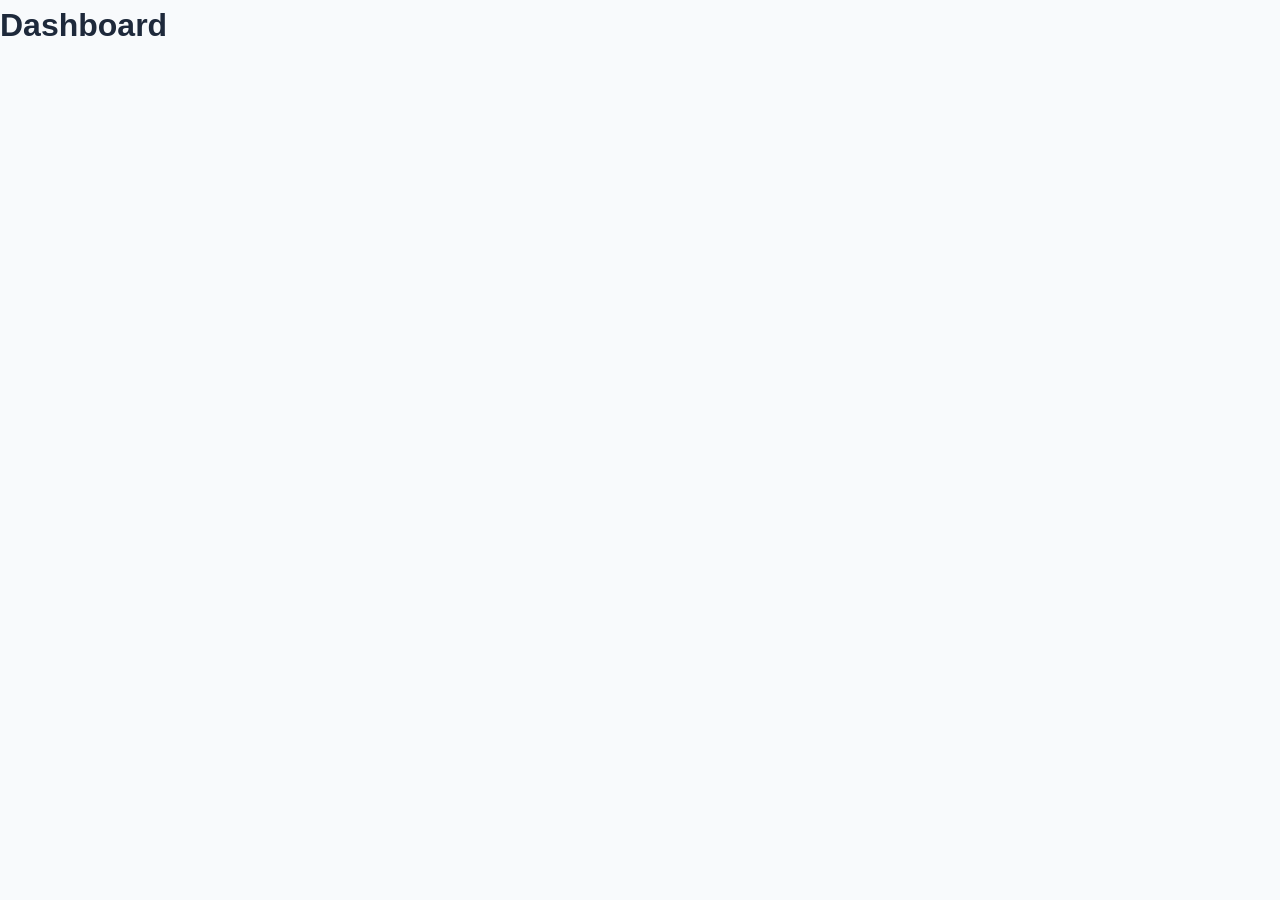
==== Hackathon-Starter/pages/dashboard.html @ 234ab53b "Folder structure setup" ====
<!DOCTYPE html>
<html lang="en">
<head>
    <meta charset="UTF-8">
    <meta name="viewport" content="width=device-width, initial-scale=1.0">
    <title>Dashboard - Hackathon Starter</title>
    <link rel="stylesheet" href="../css/style.css">
    <link rel="stylesheet" href="../css/dashboard.css">
    <!-- Firebase SDK CDN scripts یہاں include کریں (type="module" سے پہلے) -->
</head>
<body>
    <h1>Dashboard</h1>
    <script type="module" src="../js/app.js"></script>
</body>
</html>
---- Hackathon-Starter/css/style.css ----
*,
*::before,
*::after {
    margin: 0;
    padding: 0;
    box-sizing: border-box;
}

:root {
    --primary: #4f46e5;
    --primary-hover: #4338ca;
    --secondary: #64748b;
    --accent: #06b6d4;
    --bg: #f8fafc;
    --surface: #ffffff;
    --text: #1e293b;
    --text-muted: #94a3b8;
    --border: #e2e8f0;
    --danger: #ef4444;
    --success: #22c55e;
    --radius: 8px;
    --shadow: 0 1px 3px rgba(0, 0, 0, 0.1);
}

html {
    font-size: 16px;
    scroll-behavior: smooth;
}

body {
    font-family: -apple-system, BlinkMacSystemFont, 'Segoe UI', Roboto, Oxygen,
        Ubuntu, Cantarell, sans-serif;
    background-color: var(--bg);
    color: var(--text);
    line-height: 1.6;
    min-height: 100vh;
}

a {
    color: var(--primary);
    text-decoration: none;
}

a:hover {
    text-decoration: underline;
}

img {
    max-width: 100%;
    height: auto;
    display: block;
}

ul {
    list-style: none;
}

.container {
    width: 100%;
    max-width: 1200px;
    margin: 0 auto;
    padding: 0 1rem;
}

.btn {
    display: inline-flex;
    align-items: center;
    justify-content: center;
    padding: 0.5rem 1rem;
    border: none;
    border-radius: var(--radius);
    font-size: 0.875rem;
    font-weight: 500;
    cursor: pointer;
    transition: background-color 0.2s, opacity 0.2s;
}

.btn-primary {
    background-color: var(--primary);
    color: #fff;
}

.btn-primary:hover {
    background-color: var(--primary-hover);
}

.btn-secondary {
    background-color: var(--secondary);
    color: #fff;
}

.btn-danger {
    background-color: var(--danger);
    color: #fff;
}

.form-group {
    margin-bottom: 1rem;
}

.form-label {
    display: block;
    margin-bottom: 0.25rem;
    font-size: 0.875rem;
    font-weight: 500;
}

.form-input {
    width: 100%;
    padding: 0.5rem 0.75rem;
    border: 1px solid var(--border);
    border-radius: var(--radius);
    font-size: 0.875rem;
    transition: border-color 0.2s;
}

.form-input:focus {
    outline: none;
    border-color: var(--primary);
    box-shadow: 0 0 0 3px rgba(79, 70, 229, 0.1);
}

.card {
    background: var(--surface);
    border: 1px solid var(--border);
    border-radius: var(--radius);
    box-shadow: var(--shadow);
    padding: 1.5rem;
}
---- Hackathon-Starter/css/dashboard.css ----
.dashboard-layout {
    display: flex;
    min-height: 100vh;
}

.dashboard-sidebar {
    width: 260px;
    background: var(--surface);
    border-right: 1px solid var(--border);
    padding: 1.5rem;
    flex-shrink: 0;
}

.dashboard-main {
    flex: 1;
    padding: 2rem;
    overflow-y: auto;
}

.dashboard-header {
    display: flex;
    align-items: center;
    justify-content: space-between;
    margin-bottom: 2rem;
}

.dashboard-grid {
    display: grid;
    grid-template-columns: repeat(auto-fit, minmax(280px, 1fr));
    gap: 1.5rem;
}

.stat-card {
    background: var(--surface);
    border: 1px solid var(--border);
    border-radius: var(--radius);
    padding: 1.5rem;
    box-shadow: var(--shadow);
}

.stat-card h3 {
    font-size: 0.875rem;
    color: var(--text-muted);
    margin-bottom: 0.5rem;
}

.stat-card .value {
    font-size: 2rem;
    font-weight: 700;
}
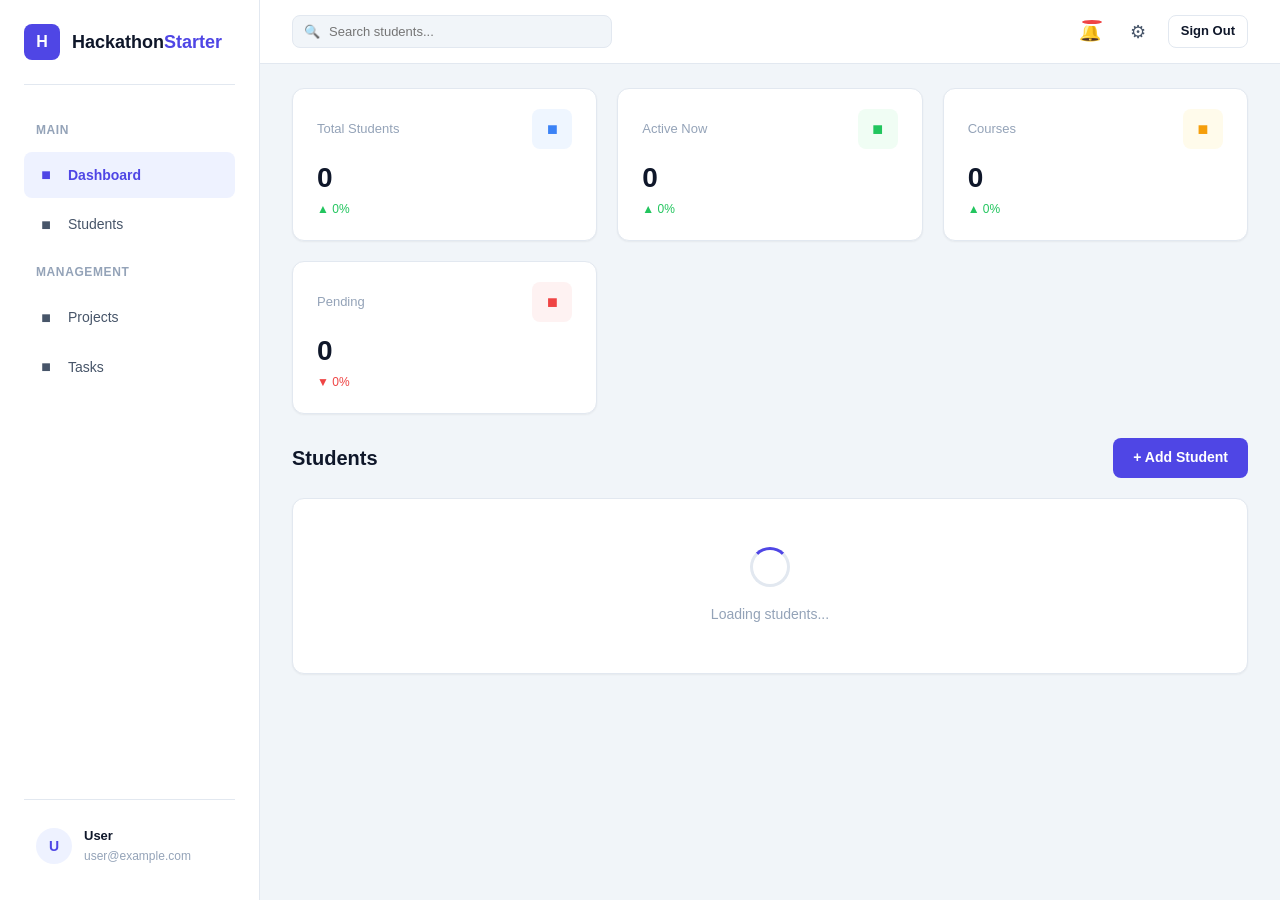
==== commit 2d5a6490: "Ui implemet" ====
--- a/Hackathon-Starter/pages/dashboard.html
+++ b/Hackathon-Starter/pages/dashboard.html
@@ -6,10 +6,235 @@
     <title>Dashboard - Hackathon Starter</title>
     <link rel="stylesheet" href="../css/style.css">
     <link rel="stylesheet" href="../css/dashboard.css">
-    <!-- Firebase SDK CDN scripts یہاں include کریں (type="module" سے پہلے) -->
 </head>
 <body>
-    <h1>Dashboard</h1>
+    <div class="dashboard-layout">
+        <!-- ===== SIDEBAR ===== -->
+        <aside class="dashboard-sidebar" id="sidebar">
+            <div class="sidebar-brand">
+                <div class="sidebar-brand-icon">H</div>
+                <div class="sidebar-brand-text">Hackathon<span>Starter</span></div>
+            </div>
+
+            <nav class="sidebar-nav">
+                <div class="sidebar-label">Main</div>
+                <a href="#" class="sidebar-link active" id="navDashboard">
+                    <span class="sidebar-link-icon">&#9632;</span> Dashboard
+                </a>
+                <a href="#" class="sidebar-link" id="navStudents">
+                    <span class="sidebar-link-icon">&#9632;</span> Students
+                </a>
+
+                <div class="sidebar-label">Management</div>
+                <a href="#" class="sidebar-link" id="navProjects">
+                    <span class="sidebar-link-icon">&#9632;</span> Projects
+                </a>
+                <a href="#" class="sidebar-link" id="navTasks">
+                    <span class="sidebar-link-icon">&#9632;</span> Tasks
+                </a>
+            </nav>
+
+            <div class="sidebar-footer">
+                <div class="sidebar-user" id="userProfile">
+                    <div class="sidebar-user-avatar" id="userAvatar">U</div>
+                    <div class="sidebar-user-info">
+                        <h4 id="userName">User</h4>
+                        <p id="userEmail">user@example.com</p>
+                    </div>
+                </div>
+            </div>
+        </aside>
+
+        <!-- ===== MAIN ===== -->
+        <main class="dashboard-main">
+            <!-- Top Navbar -->
+            <header class="dashboard-navbar">
+                <div class="navbar-left">
+                    <button class="navbar-toggle" id="sidebarToggle" aria-label="Toggle sidebar">&#9776;</button>
+                    <div class="navbar-search">
+                        <span class="navbar-search-icon">&#128269;</span>
+                        <input type="text" id="searchInput" placeholder="Search students...">
+                    </div>
+                </div>
+                <div class="navbar-right">
+                    <button class="navbar-btn" id="notificationsBtn" aria-label="Notifications">
+                        &#128276;
+                        <span class="badge"></span>
+                    </button>
+                    <button class="navbar-btn" id="settingsBtn" aria-label="Settings">&#9881;</button>
+                    <button class="btn btn-sm btn-secondary" id="logoutBtn">Sign Out</button>
+                </div>
+            </header>
+
+            <!-- Content -->
+            <div class="dashboard-content">
+                <!-- Stats -->
+                <section class="stats-grid">
+                    <div class="stat-card">
+                        <div class="stat-card-header">
+                            <span class="stat-card-label">Total Students</span>
+                            <div class="stat-card-icon blue">&#9632;</div>
+                        </div>
+                        <div class="stat-card-value" id="totalStudents">0</div>
+                        <div class="stat-card-change up">&#9650; 0%</div>
+                    </div>
+                    <div class="stat-card">
+                        <div class="stat-card-header">
+                            <span class="stat-card-label">Active Now</span>
+                            <div class="stat-card-icon green">&#9632;</div>
+                        </div>
+                        <div class="stat-card-value" id="activeStudents">0</div>
+                        <div class="stat-card-change up">&#9650; 0%</div>
+                    </div>
+                    <div class="stat-card">
+                        <div class="stat-card-header">
+                            <span class="stat-card-label">Courses</span>
+                            <div class="stat-card-icon yellow">&#9632;</div>
+                        </div>
+                        <div class="stat-card-value" id="totalCourses">0</div>
+                        <div class="stat-card-change up">&#9650; 0%</div>
+                    </div>
+                    <div class="stat-card">
+                        <div class="stat-card-header">
+                            <span class="stat-card-label">Pending</span>
+                            <div class="stat-card-icon red">&#9632;</div>
+                        </div>
+                        <div class="stat-card-value" id="pendingTasks">0</div>
+                        <div class="stat-card-change down">&#9660; 0%</div>
+                    </div>
+                </section>
+
+                <!-- Student Table Section -->
+                <section>
+                    <div class="section-header">
+                        <h2 class="section-title">Students</h2>
+                        <div class="section-actions">
+                            <button class="btn btn-primary" id="addStudentBtn">+ Add Student</button>
+                        </div>
+                    </div>
+
+                    <!-- Loading State -->
+                    <div id="loadingState" class="table-card">
+                        <div class="loading-state">
+                            <div class="loading-placeholder">
+                                <span class="loader loader-lg"></span>
+                                <p>Loading students...</p>
+                            </div>
+                        </div>
+                    </div>
+
+                    <!-- Empty State -->
+                    <div id="emptyState" class="table-card hidden">
+                        <div class="empty-state">
+                            <div class="empty-state-icon">&#9632;</div>
+                            <h3>No students yet</h3>
+                            <p>Add your first student to get started.</p>
+                            <button class="btn btn-primary mt-2" id="emptyAddBtn">+ Add Student</button>
+                        </div>
+                    </div>
+
+                    <!-- Data Table -->
+                    <div id="tableContainer" class="table-card hidden">
+                        <div class="table-wrapper">
+                            <table>
+                                <thead>
+                                    <tr>
+                                        <th>Student</th>
+                                        <th>Email</th>
+                                        <th>Course</th>
+                                        <th>Status</th>
+                                        <th>Actions</th>
+                                    </tr>
+                                </thead>
+                                <tbody id="studentTable">
+                                    <!-- Rows rendered by JavaScript -->
+                                </tbody>
+                            </table>
+                        </div>
+                    </div>
+                </section>
+            </div>
+        </main>
+    </div>
+
+    <!-- ===== ADD STUDENT MODAL ===== -->
+    <div class="modal-overlay" id="addStudentModal">
+        <div class="modal">
+            <div class="modal-header">
+                <h3 class="modal-title">Add Student</h3>
+                <button class="modal-close" id="closeAddModal">&times;</button>
+            </div>
+            <form id="addStudentForm">
+                <div class="modal-body">
+                    <div class="form-group">
+                        <label for="addNameInput" class="form-label">Full Name</label>
+                        <input type="text" id="addNameInput" class="form-input" placeholder="Enter student name" required>
+                    </div>
+                    <div class="form-group">
+                        <label for="addEmailInput" class="form-label">Email</label>
+                        <input type="email" id="addEmailInput" class="form-input" placeholder="Enter student email" required>
+                    </div>
+                    <div class="form-group">
+                        <label for="addCourseInput" class="form-label">Course</label>
+                        <input type="text" id="addCourseInput" class="form-input" placeholder="Enter course name" required>
+                    </div>
+                    <div class="form-group">
+                        <label for="addStatusInput" class="form-label">Status</label>
+                        <select id="addStatusInput" class="form-input">
+                            <option value="Active">Active</option>
+                            <option value="Inactive">Inactive</option>
+                        </select>
+                    </div>
+                </div>
+                <div class="modal-footer">
+                    <button type="button" class="btn btn-secondary" id="cancelAddBtn">Cancel</button>
+                    <button type="submit" class="btn btn-primary" id="saveAddBtn">Save</button>
+                </div>
+            </form>
+        </div>
+    </div>
+
+    <!-- ===== EDIT STUDENT MODAL ===== -->
+    <div class="modal-overlay" id="editStudentModal">
+        <div class="modal">
+            <div class="modal-header">
+                <h3 class="modal-title">Edit Student</h3>
+                <button class="modal-close" id="closeEditModal">&times;</button>
+            </div>
+            <form id="editStudentForm">
+                <div class="modal-body">
+                    <input type="hidden" id="editStudentId">
+                    <div class="form-group">
+                        <label for="editNameInput" class="form-label">Full Name</label>
+                        <input type="text" id="editNameInput" class="form-input" placeholder="Enter student name" required>
+                    </div>
+                    <div class="form-group">
+                        <label for="editEmailInput" class="form-label">Email</label>
+                        <input type="email" id="editEmailInput" class="form-input" placeholder="Enter student email" required>
+                    </div>
+                    <div class="form-group">
+                        <label for="editCourseInput" class="form-label">Course</label>
+                        <input type="text" id="editCourseInput" class="form-input" placeholder="Enter course name" required>
+                    </div>
+                    <div class="form-group">
+                        <label for="editStatusInput" class="form-label">Status</label>
+                        <select id="editStatusInput" class="form-input">
+                            <option value="Active">Active</option>
+                            <option value="Inactive">Inactive</option>
+                        </select>
+                    </div>
+                </div>
+                <div class="modal-footer">
+                    <button type="button" class="btn btn-secondary" id="cancelEditBtn">Cancel</button>
+                    <button type="submit" class="btn btn-primary" id="saveEditBtn">Update</button>
+                </div>
+            </form>
+        </div>
+    </div>
+
+    <!-- ===== NOTIFICATION CONTAINER ===== -->
+    <div class="notification-container" id="notificationContainer"></div>
+
     <script type="module" src="../js/app.js"></script>
 </body>
 </html>
--- a/Hackathon-Starter/css/style.css
+++ b/Hackathon-Starter/css/style.css
@@ -9,17 +9,37 @@
 :root {
     --primary: #4f46e5;
     --primary-hover: #4338ca;
+    --primary-light: #eef2ff;
     --secondary: #64748b;
     --accent: #06b6d4;
-    --bg: #f8fafc;
+    --bg: #f1f5f9;
     --surface: #ffffff;
-    --text: #1e293b;
+    --surface-hover: #f8fafc;
+    --text: #0f172a;
+    --text-secondary: #475569;
     --text-muted: #94a3b8;
     --border: #e2e8f0;
+    --border-focus: #4f46e5;
     --danger: #ef4444;
+    --danger-light: #fef2f2;
     --success: #22c55e;
+    --success-light: #f0fdf4;
+    --warning: #f59e0b;
+    --warning-light: #fffbeb;
+    --info: #3b82f6;
+    --info-light: #eff6ff;
+    --radius-sm: 6px;
     --radius: 8px;
-    --shadow: 0 1px 3px rgba(0, 0, 0, 0.1);
+    --radius-lg: 12px;
+    --radius-xl: 16px;
+    --shadow-sm: 0 1px 2px rgba(0, 0, 0, 0.05);
+    --shadow: 0 1px 3px rgba(0, 0, 0, 0.1), 0 1px 2px rgba(0, 0, 0, 0.06);
+    --shadow-md: 0 4px 6px rgba(0, 0, 0, 0.07), 0 2px 4px rgba(0, 0, 0, 0.06);
+    --shadow-lg: 0 10px 15px rgba(0, 0, 0, 0.1), 0 4px 6px rgba(0, 0, 0, 0.05);
+    --shadow-xl: 0 20px 25px rgba(0, 0, 0, 0.1), 0 10px 10px rgba(0, 0, 0, 0.04);
+    --transition: 0.2s ease;
+    --sidebar-width: 260px;
+    --navbar-height: 64px;
 }
 
 html {
@@ -28,21 +48,22 @@
 }
 
 body {
-    font-family: -apple-system, BlinkMacSystemFont, 'Segoe UI', Roboto, Oxygen,
-        Ubuntu, Cantarell, sans-serif;
+    font-family: 'Inter', -apple-system, BlinkMacSystemFont, 'Segoe UI', Roboto, sans-serif;
     background-color: var(--bg);
     color: var(--text);
     line-height: 1.6;
     min-height: 100vh;
+    -webkit-font-smoothing: antialiased;
 }
 
 a {
     color: var(--primary);
     text-decoration: none;
+    transition: color var(--transition);
 }
 
 a:hover {
-    text-decoration: underline;
+    color: var(--primary-hover);
 }
 
 img {
@@ -55,24 +76,43 @@
     list-style: none;
 }
 
+input,
+button,
+textarea,
+select {
+    font-family: inherit;
+}
+
+/* ===== CONTAINER ===== */
+
 .container {
     width: 100%;
     max-width: 1200px;
     margin: 0 auto;
-    padding: 0 1rem;
-}
+    padding: 0 1.5rem;
+}
+
+/* ===== BUTTONS ===== */
 
 .btn {
     display: inline-flex;
     align-items: center;
     justify-content: center;
-    padding: 0.5rem 1rem;
+    gap: 0.5rem;
+    padding: 0.625rem 1.25rem;
     border: none;
     border-radius: var(--radius);
     font-size: 0.875rem;
-    font-weight: 500;
+    font-weight: 600;
     cursor: pointer;
-    transition: background-color 0.2s, opacity 0.2s;
+    transition: all var(--transition);
+    line-height: 1.4;
+    white-space: nowrap;
+}
+
+.btn:focus-visible {
+    outline: 2px solid var(--primary);
+    outline-offset: 2px;
 }
 
 .btn-primary {
@@ -82,11 +122,18 @@
 
 .btn-primary:hover {
     background-color: var(--primary-hover);
+    box-shadow: var(--shadow-md);
 }
 
 .btn-secondary {
-    background-color: var(--secondary);
-    color: #fff;
+    background-color: var(--surface);
+    color: var(--text);
+    border: 1px solid var(--border);
+}
+
+.btn-secondary:hover {
+    background-color: var(--surface-hover);
+    border-color: var(--text-muted);
 }
 
 .btn-danger {
@@ -94,36 +141,549 @@
     color: #fff;
 }
 
+.btn-danger:hover {
+    background-color: #dc2626;
+}
+
+.btn-success {
+    background-color: var(--success);
+    color: #fff;
+}
+
+.btn-success:hover {
+    background-color: #16a34a;
+}
+
+.btn-sm {
+    padding: 0.375rem 0.75rem;
+    font-size: 0.8125rem;
+}
+
+.btn-lg {
+    padding: 0.75rem 1.5rem;
+    font-size: 1rem;
+}
+
+.btn-full {
+    width: 100%;
+}
+
+.btn:disabled {
+    opacity: 0.5;
+    cursor: not-allowed;
+}
+
+/* ===== FORMS ===== */
+
 .form-group {
-    margin-bottom: 1rem;
+    margin-bottom: 1.25rem;
 }
 
 .form-label {
     display: block;
-    margin-bottom: 0.25rem;
+    margin-bottom: 0.375rem;
     font-size: 0.875rem;
     font-weight: 500;
+    color: var(--text-secondary);
 }
 
 .form-input {
     width: 100%;
-    padding: 0.5rem 0.75rem;
-    border: 1px solid var(--border);
+    padding: 0.625rem 0.875rem;
+    border: 1.5px solid var(--border);
     border-radius: var(--radius);
     font-size: 0.875rem;
-    transition: border-color 0.2s;
+    color: var(--text);
+    background-color: var(--surface);
+    transition: all var(--transition);
+}
+
+.form-input::placeholder {
+    color: var(--text-muted);
 }
 
 .form-input:focus {
     outline: none;
+    border-color: var(--border-focus);
+    box-shadow: 0 0 0 3px rgba(79, 70, 229, 0.1);
+}
+
+.form-input.input-error {
+    border-color: var(--danger);
+}
+
+.form-input.input-error:focus {
+    box-shadow: 0 0 0 3px rgba(239, 68, 68, 0.1);
+}
+
+.form-input-wrapper {
+    position: relative;
+}
+
+.form-toggle-password {
+    position: absolute;
+    right: 0.75rem;
+    top: 50%;
+    transform: translateY(-50%);
+    background: none;
+    border: none;
+    cursor: pointer;
+    color: var(--text-muted);
+    padding: 0.25rem;
+    font-size: 0.8rem;
+}
+
+.form-toggle-password:hover {
+    color: var(--text-secondary);
+}
+
+.form-error {
+    display: none;
+    font-size: 0.8125rem;
+    color: var(--danger);
+    margin-top: 0.25rem;
+}
+
+.form-error.visible {
+    display: block;
+}
+
+.form-checkbox {
+    display: flex;
+    align-items: center;
+    gap: 0.5rem;
+    font-size: 0.875rem;
+    color: var(--text-secondary);
+    cursor: pointer;
+}
+
+.form-checkbox input[type="checkbox"] {
+    width: 1rem;
+    height: 1rem;
+    accent-color: var(--primary);
+    cursor: pointer;
+}
+
+.form-file-input {
+    position: relative;
+}
+
+.form-file-input input[type="file"] {
+    width: 100%;
+    padding: 0.5rem;
+    border: 1.5px dashed var(--border);
+    border-radius: var(--radius);
+    background-color: var(--surface-hover);
+    cursor: pointer;
+    font-size: 0.8125rem;
+}
+
+.form-file-input input[type="file"]:hover {
     border-color: var(--primary);
-    box-shadow: 0 0 0 3px rgba(79, 70, 229, 0.1);
-}
+}
+
+.form-row {
+    display: grid;
+    grid-template-columns: 1fr 1fr;
+    gap: 1rem;
+}
+
+/* ===== CARD ===== */
 
 .card {
     background: var(--surface);
     border: 1px solid var(--border);
-    border-radius: var(--radius);
+    border-radius: var(--radius-lg);
     box-shadow: var(--shadow);
     padding: 1.5rem;
-}
+    transition: box-shadow var(--transition);
+}
+
+.card:hover {
+    box-shadow: var(--shadow-md);
+}
+
+.card-header {
+    display: flex;
+    align-items: center;
+    justify-content: space-between;
+    margin-bottom: 1.25rem;
+}
+
+.card-title {
+    font-size: 1.125rem;
+    font-weight: 600;
+}
+
+/* ===== AUTH LAYOUT ===== */
+
+.auth-page {
+    min-height: 100vh;
+    display: flex;
+    align-items: center;
+    justify-content: center;
+    padding: 1.5rem;
+    background: linear-gradient(135deg, var(--bg) 0%, #e2e8f0 100%);
+}
+
+.auth-card {
+    background: var(--surface);
+    border-radius: var(--radius-xl);
+    box-shadow: var(--shadow-xl);
+    padding: 2.5rem;
+    width: 100%;
+    max-width: 420px;
+    border: 1px solid var(--border);
+}
+
+.auth-logo {
+    text-align: center;
+    margin-bottom: 1.5rem;
+}
+
+.auth-logo h1 {
+    font-size: 1.5rem;
+    font-weight: 700;
+    color: var(--primary);
+}
+
+.auth-logo p {
+    font-size: 0.875rem;
+    color: var(--text-muted);
+    margin-top: 0.25rem;
+}
+
+.auth-title {
+    font-size: 1.25rem;
+    font-weight: 600;
+    margin-bottom: 0.25rem;
+}
+
+.auth-subtitle {
+    font-size: 0.875rem;
+    color: var(--text-muted);
+    margin-bottom: 1.5rem;
+}
+
+.auth-footer {
+    text-align: center;
+    margin-top: 1.5rem;
+    font-size: 0.875rem;
+    color: var(--text-secondary);
+}
+
+.auth-divider {
+    display: flex;
+    align-items: center;
+    gap: 1rem;
+    margin: 1.5rem 0;
+    color: var(--text-muted);
+    font-size: 0.8125rem;
+}
+
+.auth-divider::before,
+.auth-divider::after {
+    content: '';
+    flex: 1;
+    height: 1px;
+    background-color: var(--border);
+}
+
+.auth-avatar-upload {
+    display: flex;
+    align-items: center;
+    gap: 1rem;
+    padding: 1rem;
+    background: var(--surface-hover);
+    border-radius: var(--radius);
+    border: 1.5px dashed var(--border);
+    cursor: pointer;
+    transition: all var(--transition);
+}
+
+.auth-avatar-upload:hover {
+    border-color: var(--primary);
+    background: var(--primary-light);
+}
+
+.auth-avatar-icon {
+    width: 48px;
+    height: 48px;
+    border-radius: 50%;
+    background: var(--primary-light);
+    display: flex;
+    align-items: center;
+    justify-content: center;
+    color: var(--primary);
+    font-size: 1.25rem;
+    flex-shrink: 0;
+}
+
+.auth-avatar-text h4 {
+    font-size: 0.875rem;
+    font-weight: 500;
+}
+
+.auth-avatar-text p {
+    font-size: 0.75rem;
+    color: var(--text-muted);
+}
+
+/* ===== MODAL ===== */
+
+.modal-overlay {
+    display: none;
+    position: fixed;
+    inset: 0;
+    background: rgba(15, 23, 42, 0.5);
+    backdrop-filter: blur(4px);
+    z-index: 1000;
+    align-items: center;
+    justify-content: center;
+    padding: 1.5rem;
+}
+
+.modal-overlay.active {
+    display: flex;
+}
+
+.modal {
+    background: var(--surface);
+    border-radius: var(--radius-xl);
+    box-shadow: var(--shadow-xl);
+    width: 100%;
+    max-width: 520px;
+    max-height: 90vh;
+    overflow-y: auto;
+    animation: modalIn 0.2s ease;
+}
+
+@keyframes modalIn {
+    from {
+        opacity: 0;
+        transform: scale(0.95) translateY(10px);
+    }
+    to {
+        opacity: 1;
+        transform: scale(1) translateY(0);
+    }
+}
+
+.modal-header {
+    display: flex;
+    align-items: center;
+    justify-content: space-between;
+    padding: 1.25rem 1.5rem;
+    border-bottom: 1px solid var(--border);
+}
+
+.modal-title {
+    font-size: 1.125rem;
+    font-weight: 600;
+}
+
+.modal-close {
+    background: none;
+    border: none;
+    font-size: 1.25rem;
+    cursor: pointer;
+    color: var(--text-muted);
+    padding: 0.25rem;
+    border-radius: var(--radius-sm);
+    transition: all var(--transition);
+    width: 32px;
+    height: 32px;
+    display: flex;
+    align-items: center;
+    justify-content: center;
+}
+
+.modal-close:hover {
+    background: var(--surface-hover);
+    color: var(--text);
+}
+
+.modal-body {
+    padding: 1.5rem;
+}
+
+.modal-footer {
+    display: flex;
+    align-items: center;
+    justify-content: flex-end;
+    gap: 0.75rem;
+    padding: 1rem 1.5rem;
+    border-top: 1px solid var(--border);
+}
+
+/* ===== NOTIFICATION ===== */
+
+.notification-container {
+    position: fixed;
+    top: 1rem;
+    right: 1rem;
+    z-index: 2000;
+    display: flex;
+    flex-direction: column;
+    gap: 0.5rem;
+    pointer-events: none;
+}
+
+.notification {
+    pointer-events: auto;
+    padding: 0.875rem 1.25rem;
+    border-radius: var(--radius);
+    box-shadow: var(--shadow-lg);
+    font-size: 0.875rem;
+    font-weight: 500;
+    display: flex;
+    align-items: center;
+    gap: 0.75rem;
+    animation: slideIn 0.3s ease;
+    max-width: 380px;
+}
+
+@keyframes slideIn {
+    from {
+        opacity: 0;
+        transform: translateX(100%);
+    }
+    to {
+        opacity: 1;
+        transform: translateX(0);
+    }
+}
+
+.notification-success {
+    background: var(--success-light);
+    color: #166534;
+    border-left: 4px solid var(--success);
+}
+
+.notification-error {
+    background: var(--danger-light);
+    color: #991b1b;
+    border-left: 4px solid var(--danger);
+}
+
+.notification-warning {
+    background: var(--warning-light);
+    color: #92400e;
+    border-left: 4px solid var(--warning);
+}
+
+.notification-info {
+    background: var(--info-light);
+    color: #1e40af;
+    border-left: 4px solid var(--info);
+}
+
+/* ===== LOADER ===== */
+
+.loader {
+    display: inline-block;
+    width: 20px;
+    height: 20px;
+    border: 2.5px solid var(--border);
+    border-top-color: var(--primary);
+    border-radius: 50%;
+    animation: spin 0.6s linear infinite;
+}
+
+.loader-lg {
+    width: 40px;
+    height: 40px;
+    border-width: 3.5px;
+}
+
+.hidden {
+    display: none !important;
+}
+
+/* ===== EMPTY STATE ===== */
+
+.empty-state {
+    text-align: center;
+    padding: 3rem 1.5rem;
+    color: var(--text-muted);
+}
+
+.empty-state-icon {
+    font-size: 3rem;
+    margin-bottom: 1rem;
+    opacity: 0.4;
+}
+
+.empty-state h3 {
+    font-size: 1.125rem;
+    font-weight: 600;
+    color: var(--text-secondary);
+    margin-bottom: 0.25rem;
+}
+
+.empty-state p {
+    font-size: 0.875rem;
+}
+
+/* ===== UTILITY ===== */
+
+.text-center {
+    text-align: center;
+}
+
+.text-right {
+    text-align: right;
+}
+
+.text-muted {
+    color: var(--text-muted);
+}
+
+.flex {
+    display: flex;
+}
+
+.flex-center {
+    display: flex;
+    align-items: center;
+    justify-content: center;
+}
+
+.flex-between {
+    display: flex;
+    align-items: center;
+    justify-content: space-between;
+}
+
+.flex-col {
+    flex-direction: column;
+}
+
+.gap-1 { gap: 0.5rem; }
+.gap-2 { gap: 1rem; }
+.gap-3 { gap: 1.5rem; }
+
+.mt-1 { margin-top: 0.5rem; }
+.mt-2 { margin-top: 1rem; }
+.mt-3 { margin-top: 1.5rem; }
+.mb-1 { margin-bottom: 0.5rem; }
+.mb-2 { margin-bottom: 1rem; }
+
+.w-full { width: 100%; }
+
+/* ===== RESPONSIVE ===== */
+
+@media (max-width: 768px) {
+    .auth-card {
+        padding: 1.5rem;
+    }
+
+    .form-row {
+        grid-template-columns: 1fr;
+    }
+
+    .modal {
+        max-width: 100%;
+        margin: 1rem;
+    }
+}
--- a/Hackathon-Starter/css/dashboard.css
+++ b/Hackathon-Starter/css/dashboard.css
@@ -1,50 +1,593 @@
+/* ===== DASHBOARD LAYOUT ===== */
+
 .dashboard-layout {
     display: flex;
     min-height: 100vh;
 }
 
+/* ===== SIDEBAR ===== */
+
 .dashboard-sidebar {
-    width: 260px;
+    position: fixed;
+    top: 0;
+    left: 0;
+    width: var(--sidebar-width);
+    height: 100vh;
     background: var(--surface);
     border-right: 1px solid var(--border);
     padding: 1.5rem;
+    display: flex;
+    flex-direction: column;
+    z-index: 100;
+    transition: transform var(--transition);
+}
+
+.sidebar-brand {
+    display: flex;
+    align-items: center;
+    gap: 0.75rem;
+    padding-bottom: 1.5rem;
+    border-bottom: 1px solid var(--border);
+    margin-bottom: 1.5rem;
+}
+
+.sidebar-brand-icon {
+    width: 36px;
+    height: 36px;
+    background: var(--primary);
+    border-radius: var(--radius);
+    display: flex;
+    align-items: center;
+    justify-content: center;
+    color: #fff;
+    font-weight: 700;
+    font-size: 1rem;
     flex-shrink: 0;
 }
+
+.sidebar-brand-text {
+    font-size: 1.125rem;
+    font-weight: 700;
+    color: var(--text);
+}
+
+.sidebar-brand-text span {
+    color: var(--primary);
+}
+
+.sidebar-nav {
+    flex: 1;
+    display: flex;
+    flex-direction: column;
+    gap: 0.25rem;
+}
+
+.sidebar-label {
+    font-size: 0.75rem;
+    font-weight: 600;
+    color: var(--text-muted);
+    text-transform: uppercase;
+    letter-spacing: 0.05em;
+    padding: 0.75rem 0.75rem 0.5rem;
+}
+
+.sidebar-link {
+    display: flex;
+    align-items: center;
+    gap: 0.75rem;
+    padding: 0.625rem 0.75rem;
+    border-radius: var(--radius);
+    color: var(--text-secondary);
+    font-size: 0.875rem;
+    font-weight: 500;
+    transition: all var(--transition);
+    text-decoration: none;
+}
+
+.sidebar-link:hover {
+    background: var(--surface-hover);
+    color: var(--text);
+    text-decoration: none;
+}
+
+.sidebar-link.active {
+    background: var(--primary-light);
+    color: var(--primary);
+    font-weight: 600;
+}
+
+.sidebar-link-icon {
+    width: 20px;
+    text-align: center;
+    font-size: 1rem;
+    flex-shrink: 0;
+}
+
+.sidebar-footer {
+    padding-top: 1rem;
+    border-top: 1px solid var(--border);
+    margin-top: auto;
+}
+
+.sidebar-user {
+    display: flex;
+    align-items: center;
+    gap: 0.75rem;
+    padding: 0.625rem 0.75rem;
+    border-radius: var(--radius);
+    cursor: pointer;
+    transition: background var(--transition);
+}
+
+.sidebar-user:hover {
+    background: var(--surface-hover);
+}
+
+.sidebar-user-avatar {
+    width: 36px;
+    height: 36px;
+    border-radius: 50%;
+    background: var(--primary-light);
+    display: flex;
+    align-items: center;
+    justify-content: center;
+    color: var(--primary);
+    font-weight: 600;
+    font-size: 0.875rem;
+    flex-shrink: 0;
+}
+
+.sidebar-user-info h4 {
+    font-size: 0.8125rem;
+    font-weight: 600;
+}
+
+.sidebar-user-info p {
+    font-size: 0.75rem;
+    color: var(--text-muted);
+}
+
+/* ===== MAIN CONTENT ===== */
 
 .dashboard-main {
     flex: 1;
-    padding: 2rem;
-    overflow-y: auto;
-}
-
-.dashboard-header {
+    margin-left: var(--sidebar-width);
+    display: flex;
+    flex-direction: column;
+    min-height: 100vh;
+}
+
+/* ===== TOP NAVBAR ===== */
+
+.dashboard-navbar {
+    position: sticky;
+    top: 0;
+    z-index: 50;
     display: flex;
     align-items: center;
     justify-content: space-between;
-    margin-bottom: 2rem;
-}
-
-.dashboard-grid {
+    padding: 0 2rem;
+    height: var(--navbar-height);
+    background: var(--surface);
+    border-bottom: 1px solid var(--border);
+}
+
+.navbar-left {
+    display: flex;
+    align-items: center;
+    gap: 1rem;
+}
+
+.navbar-toggle {
+    display: none;
+    background: none;
+    border: none;
+    font-size: 1.25rem;
+    cursor: pointer;
+    color: var(--text-secondary);
+    padding: 0.375rem;
+    border-radius: var(--radius-sm);
+}
+
+.navbar-toggle:hover {
+    background: var(--surface-hover);
+}
+
+.navbar-search {
+    position: relative;
+    width: 320px;
+}
+
+.navbar-search input {
+    width: 100%;
+    padding: 0.5rem 0.875rem 0.5rem 2.25rem;
+    border: 1.5px solid var(--border);
+    border-radius: var(--radius);
+    font-size: 0.8125rem;
+    background: var(--bg);
+    transition: all var(--transition);
+}
+
+.navbar-search input:focus {
+    outline: none;
+    border-color: var(--primary);
+    background: var(--surface);
+    box-shadow: 0 0 0 3px rgba(79, 70, 229, 0.1);
+}
+
+.navbar-search-icon {
+    position: absolute;
+    left: 0.75rem;
+    top: 50%;
+    transform: translateY(-50%);
+    color: var(--text-muted);
+    font-size: 0.8125rem;
+    pointer-events: none;
+}
+
+.navbar-right {
+    display: flex;
+    align-items: center;
+    gap: 0.75rem;
+}
+
+.navbar-btn {
+    background: none;
+    border: none;
+    width: 36px;
+    height: 36px;
+    border-radius: 50%;
+    display: flex;
+    align-items: center;
+    justify-content: center;
+    cursor: pointer;
+    color: var(--text-secondary);
+    font-size: 1.125rem;
+    transition: all var(--transition);
+    position: relative;
+}
+
+.navbar-btn:hover {
+    background: var(--surface-hover);
+    color: var(--text);
+}
+
+.navbar-btn .badge {
+    position: absolute;
+    top: 4px;
+    right: 4px;
+    width: 8px;
+    height: 8px;
+    background: var(--danger);
+    border-radius: 50%;
+    border: 2px solid var(--surface);
+}
+
+.navbar-profile {
+    display: flex;
+    align-items: center;
+    gap: 0.625rem;
+    padding: 0.375rem 0.625rem;
+    border-radius: var(--radius);
+    cursor: pointer;
+    transition: background var(--transition);
+}
+
+.navbar-profile:hover {
+    background: var(--surface-hover);
+}
+
+.navbar-profile-avatar {
+    width: 32px;
+    height: 32px;
+    border-radius: 50%;
+    background: var(--primary-light);
+    display: flex;
+    align-items: center;
+    justify-content: center;
+    color: var(--primary);
+    font-weight: 600;
+    font-size: 0.75rem;
+}
+
+.navbar-profile-name {
+    font-size: 0.8125rem;
+    font-weight: 500;
+}
+
+/* ===== DASHBOARD CONTENT ===== */
+
+.dashboard-content {
+    flex: 1;
+    padding: 1.5rem 2rem 2rem;
+}
+
+/* ===== STATS CARDS ===== */
+
+.stats-grid {
     display: grid;
-    grid-template-columns: repeat(auto-fit, minmax(280px, 1fr));
-    gap: 1.5rem;
+    grid-template-columns: repeat(auto-fit, minmax(240px, 1fr));
+    gap: 1.25rem;
+    margin-bottom: 1.5rem;
 }
 
 .stat-card {
     background: var(--surface);
     border: 1px solid var(--border);
+    border-radius: var(--radius-lg);
+    padding: 1.25rem 1.5rem;
+    box-shadow: var(--shadow-sm);
+    transition: all var(--transition);
+}
+
+.stat-card:hover {
+    box-shadow: var(--shadow-md);
+    border-color: var(--primary);
+}
+
+.stat-card-header {
+    display: flex;
+    align-items: center;
+    justify-content: space-between;
+    margin-bottom: 0.75rem;
+}
+
+.stat-card-label {
+    font-size: 0.8125rem;
+    font-weight: 500;
+    color: var(--text-muted);
+}
+
+.stat-card-icon {
+    width: 40px;
+    height: 40px;
     border-radius: var(--radius);
-    padding: 1.5rem;
-    box-shadow: var(--shadow);
-}
-
-.stat-card h3 {
+    display: flex;
+    align-items: center;
+    justify-content: center;
+    font-size: 1.125rem;
+}
+
+.stat-card-icon.blue {
+    background: var(--info-light);
+    color: var(--info);
+}
+
+.stat-card-icon.green {
+    background: var(--success-light);
+    color: var(--success);
+}
+
+.stat-card-icon.yellow {
+    background: var(--warning-light);
+    color: var(--warning);
+}
+
+.stat-card-icon.red {
+    background: var(--danger-light);
+    color: var(--danger);
+}
+
+.stat-card-value {
+    font-size: 1.75rem;
+    font-weight: 700;
+    line-height: 1.2;
+}
+
+.stat-card-change {
+    display: inline-flex;
+    align-items: center;
+    gap: 0.25rem;
+    font-size: 0.75rem;
+    font-weight: 500;
+    margin-top: 0.25rem;
+}
+
+.stat-card-change.up {
+    color: var(--success);
+}
+
+.stat-card-change.down {
+    color: var(--danger);
+}
+
+/* ===== SECTION HEADER ===== */
+
+.section-header {
+    display: flex;
+    align-items: center;
+    justify-content: space-between;
+    margin-bottom: 1.25rem;
+    flex-wrap: wrap;
+    gap: 1rem;
+}
+
+.section-title {
+    font-size: 1.25rem;
+    font-weight: 600;
+}
+
+.section-actions {
+    display: flex;
+    align-items: center;
+    gap: 0.75rem;
+}
+
+/* ===== TABLE ===== */
+
+.table-card {
+    background: var(--surface);
+    border: 1px solid var(--border);
+    border-radius: var(--radius-lg);
+    box-shadow: var(--shadow-sm);
+    overflow: hidden;
+}
+
+.table-wrapper {
+    overflow-x: auto;
+}
+
+table {
+    width: 100%;
+    border-collapse: collapse;
+}
+
+thead {
+    background: var(--bg);
+}
+
+th {
+    padding: 0.75rem 1.25rem;
+    text-align: left;
+    font-size: 0.75rem;
+    font-weight: 600;
+    color: var(--text-muted);
+    text-transform: uppercase;
+    letter-spacing: 0.05em;
+    border-bottom: 1px solid var(--border);
+    white-space: nowrap;
+}
+
+td {
+    padding: 0.875rem 1.25rem;
     font-size: 0.875rem;
-    color: var(--text-muted);
-    margin-bottom: 0.5rem;
-}
-
-.stat-card .value {
-    font-size: 2rem;
-    font-weight: 700;
-}
+    border-bottom: 1px solid var(--border);
+    vertical-align: middle;
+}
+
+tr:last-child td {
+    border-bottom: none;
+}
+
+tr:hover td {
+    background: var(--surface-hover);
+}
+
+.table-avatar {
+    display: flex;
+    align-items: center;
+    gap: 0.75rem;
+}
+
+.table-avatar-img {
+    width: 36px;
+    height: 36px;
+    border-radius: 50%;
+    background: var(--primary-light);
+    display: flex;
+    align-items: center;
+    justify-content: center;
+    color: var(--primary);
+    font-weight: 600;
+    font-size: 0.8125rem;
+    flex-shrink: 0;
+}
+
+.table-avatar-name {
+    font-weight: 500;
+}
+
+.table-avatar-email {
+    font-size: 0.75rem;
+    color: var(--text-muted);
+}
+
+.table-actions {
+    display: flex;
+    align-items: center;
+    gap: 0.375rem;
+}
+
+.badge {
+    display: inline-flex;
+    align-items: center;
+    padding: 0.125rem 0.625rem;
+    border-radius: 999px;
+    font-size: 0.75rem;
+    font-weight: 500;
+}
+
+.badge-success {
+    background: var(--success-light);
+    color: #166534;
+}
+
+.badge-warning {
+    background: var(--warning-light);
+    color: #92400e;
+}
+
+.badge-danger {
+    background: var(--danger-light);
+    color: #991b1b;
+}
+
+/* ===== LOADING PLACEHOLDER ===== */
+
+.loading-state {
+    padding: 3rem;
+    text-align: center;
+}
+
+.loading-placeholder {
+    display: flex;
+    flex-direction: column;
+    align-items: center;
+    gap: 1rem;
+}
+
+.loading-placeholder p {
+    color: var(--text-muted);
+    font-size: 0.875rem;
+}
+
+/* ===== RESPONSIVE ===== */
+
+@media (max-width: 1024px) {
+    .stats-grid {
+        grid-template-columns: repeat(2, 1fr);
+    }
+}
+
+@media (max-width: 768px) {
+    .dashboard-sidebar {
+        transform: translateX(-100%);
+    }
+
+    .dashboard-sidebar.open {
+        transform: translateX(0);
+    }
+
+    .dashboard-main {
+        margin-left: 0;
+    }
+
+    .dashboard-content {
+        padding: 1rem;
+    }
+
+    .dashboard-navbar {
+        padding: 0 1rem;
+    }
+
+    .navbar-search {
+        width: 200px;
+    }
+
+    .navbar-toggle {
+        display: flex;
+    }
+
+    .stats-grid {
+        grid-template-columns: 1fr;
+    }
+
+    .section-header {
+        flex-direction: column;
+        align-items: flex-start;
+    }
+
+    .navbar-profile-name {
+        display: none;
+    }
+}
